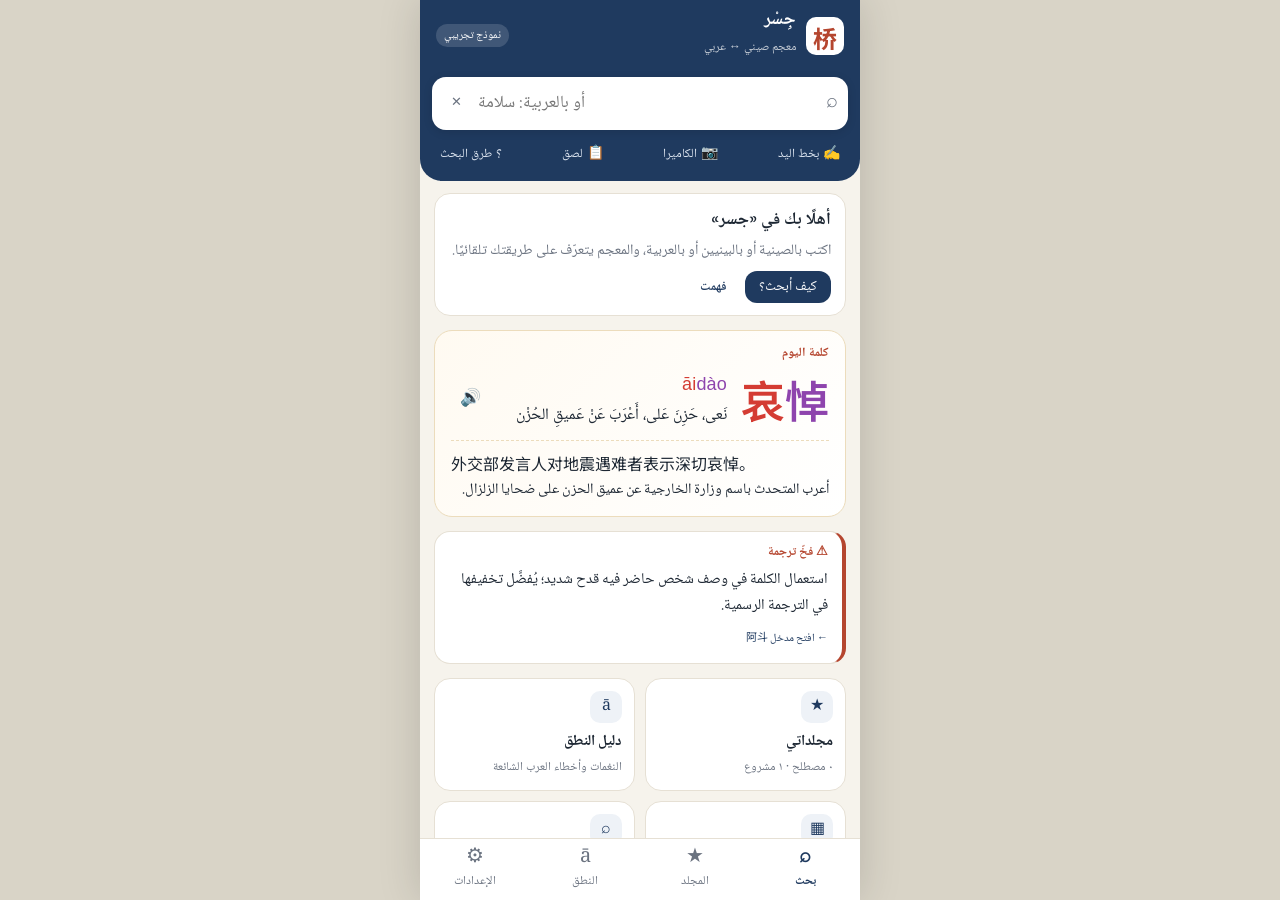
==== index.html @ a008b97e "发布中阿词典网页样品，便于用 GitHub Pages 演示。 Co-authored-by: Cursor <cursoragent@cursor.com>" ====
<!doctype html>
<html lang="ar" dir="rtl">
<head>
  <meta charset="utf-8">
  <meta name="viewport" content="width=device-width, initial-scale=1, viewport-fit=cover">
  <title>جسر · 桥 — معجم صيني عربي (نموذج تجريبي)</title>
  <meta name="theme-color" content="#1f3a5f">
  <meta name="apple-mobile-web-app-capable" content="yes">
  <meta name="apple-mobile-web-app-status-bar-style" content="black-translucent">
  <meta name="apple-mobile-web-app-title" content="جسر">
  <link rel="manifest" href="manifest.webmanifest">
  <link rel="apple-touch-icon" href="icon-180.png">
  <link rel="preconnect" href="https://fonts.googleapis.com">
  <link rel="stylesheet" href="https://fonts.googleapis.com/css2?family=Noto+Naskh+Arabic:wght@400;600;700&family=Noto+Sans+SC:wght@400;500;700&display=swap">
  <link rel="stylesheet" href="styles.css">
</head>
<body>
  <div class="phone">
    <header class="appbar">
      <div class="brand"><span class="logo zh" lang="zh-CN">桥</span><span><b>جِسْر</b><small>معجم صيني ↔ عربي</small></span></div>
      <span class="proto">نموذج تجريبي</span>
    </header>

    <div id="searchbar" class="searchbar">
      <div class="search-field">
        <span class="s-ic">⌕</span>
        <input id="q" type="search" dir="auto" autocomplete="off" spellcheck="false" placeholder="">
        <button class="icon tiny" data-action="clear" title="مسح">✕</button>
      </div>
      <div class="modes">
        <button data-action="handwrite"><span>✍</span>بخط اليد</button>
        <button data-action="camera"><span>📷</span>الكاميرا</button>
        <button data-action="paste"><span>📋</span>لصق</button>
        <button data-action="tips"><span>؟</span>طرق البحث</button>
      </div>
    </div>

    <main id="main"></main>

    <nav class="nav">
      <button data-nav="search"><span>⌕</span>بحث</button>
      <button data-nav="vault"><span>★</span>المجلد</button>
      <button data-nav="guide"><span>ā</span>النطق</button>
      <button data-nav="settings"><span>⚙</span>الإعدادات</button>
    </nav>

    <div id="sheet" class="sheet"><div class="sheet-card"><button class="icon close" data-action="close-sheet">✕</button><div id="sheet-body"></div></div></div>

    <div id="stroke" class="modal"><div class="modal-card">
      <div class="modal-head"><div id="stroke-title"></div><button class="icon" data-action="close-stroke">✕</button></div>
      <div id="stroke-box" class="stroke-box" dir="ltr"></div>
      <div class="row-btns"><button class="btn" data-action="stroke-replay">إعادة العرض</button><button class="btn ghost" data-action="stroke-quiz">تدرّب على الكتابة</button></div>
    </div></div>

    <div id="toast" class="toast"></div>
  </div>

  <script src="vendor/hanzi-writer.min.js"></script>
  <script src="data/core.js"></script>
  <script src="data/packs.js"></script>
  <script src="js/labels.js"></script>
  <script src="js/pinyin.js"></script>
  <script src="js/arabic.js"></script>
  <script src="js/search.js"></script>
  <script src="js/app.js"></script>
</body>
</html>
---- styles.css ----
:root {
  --bg: #f6f3ec; --card: #fff; --ink: #1d2733; --muted: #6b7380; --line: #e6e0d4;
  --brand: #1f3a5f; --accent: #b5462f; --soft: #eef2f7;
  --t1: #d43c33; --t2: #2f9e44; --t3: #1c6fd1; --t4: #8e44ad; --t5: #8a8f98;
  --ar: "Noto Naskh Arabic", "Geeza Pro", "Arabic Typesetting", serif;
  --zh: "PingFang SC", "Noto Sans SC", "Hiragino Sans GB", "Microsoft YaHei", sans-serif;
}
* { box-sizing: border-box; }
html, body { margin: 0; height: 100%; background: #d9d4c7; }
body { font-family: var(--ar); color: var(--ink); font-size: 17px; line-height: 1.75; }
button { font: inherit; color: inherit; background: none; border: 0; cursor: pointer; }
.zh, [lang="zh-CN"] { font-family: var(--zh); }
.py { font-family: -apple-system, "Segoe UI", Roboto, sans-serif; font-size: .92em; letter-spacing: .01em; }
.t1 { color: var(--t1); } .t2 { color: var(--t2); } .t3 { color: var(--t3); } .t4 { color: var(--t4); } .t5 { color: var(--t5); }

.phone { position: relative; max-width: 440px; height: 100vh; height: 100dvh; margin: 0 auto; background: var(--bg); display: flex; flex-direction: column; overflow: hidden; box-shadow: 0 0 40px rgba(0,0,0,.15); }
.appbar { display: flex; align-items: center; justify-content: space-between; padding: 10px 16px; background: var(--brand); color: #fff; }
.brand { display: flex; align-items: center; gap: 10px; }
.brand b { display: block; font-size: 18px; line-height: 1.2; } .brand small { opacity: .75; font-size: 12px; }
.logo { width: 38px; height: 38px; border-radius: 10px; background: #fff; color: var(--accent); display: grid; place-items: center; font-size: 24px; font-weight: 700; }
.proto { font-size: 11px; background: rgba(255,255,255,.15); padding: 2px 8px; border-radius: 99px; }

.searchbar { padding: 6px 12px 10px; background: var(--brand); border-radius: 0 0 22px 22px; }
.search-field { display: flex; align-items: center; background: #fff; border-radius: 14px; padding: 0 10px; box-shadow: 0 2px 10px rgba(0,0,0,.12); }
.search-field .s-ic { color: var(--muted); font-size: 20px; }
.search-field input { flex: 1; min-width: 0; border: 0; padding: 12px 8px; font-size: 17px; background: none; outline: none; font-family: var(--ar), var(--zh); }
.search-field input::-webkit-search-cancel-button { display: none; }
.search-field .icon { color: var(--muted); }
.modes { display: flex; justify-content: space-between; margin-top: 8px; }
.modes button { color: #dfe7f2; font-size: 12.5px; display: flex; align-items: center; gap: 4px; padding: 4px 8px; border-radius: 99px; }
.modes button:hover { background: rgba(255,255,255,.12); }
.modes span { font-size: 14px; }
body[data-view="entry"] .modes { display: none; }
.icon { width: 38px; height: 38px; border-radius: 10px; display: inline-grid; place-items: center; font-size: 17px; flex: none; }
.icon:hover { background: rgba(0,0,0,.06); }
.icon.on { color: #e0a100; }
.icon.tiny { width: 28px; height: 28px; font-size: 13px; }

main { flex: 1; overflow-y: auto; padding: 12px 14px 90px; }
.nav { position: absolute; bottom: 0; inset-inline: 0; display: flex; background: #fff; border-top: 1px solid var(--line); padding-bottom: env(safe-area-inset-bottom); }
.nav button { flex: 1; padding: 6px 0 8px; font-size: 12px; color: var(--muted); display: flex; flex-direction: column; align-items: center; }
.nav button span { font-size: 20px; line-height: 1.3; }
.nav button.on { color: var(--brand); font-weight: 700; }

.sec { font-size: 14px; color: var(--muted); margin: 18px 0 8px; font-weight: 600; }
.lead { color: var(--muted); font-size: 15px; margin: 4px 0; }
.hint { color: var(--muted); font-size: 13px; margin: 4px 0 10px; }
.muted { color: var(--muted); }
.samples { display: grid; grid-template-columns: repeat(3, 1fr); gap: 8px; }
.sample { background: var(--card); border: 1px solid var(--line); border-radius: 12px; padding: 8px 6px; display: flex; flex-direction: column; align-items: center; }
.sample .sq { font-size: 16px; font-weight: 600; font-family: var(--ar), var(--zh); }
.sample small { color: var(--muted); font-size: 11px; }
.hist { display: flex; flex-wrap: wrap; gap: 6px; }
.hist-item { background: var(--card); border: 1px solid var(--line); border-radius: 99px; padding: 2px 12px; }
.notice { margin-top: 18px; font-size: 12.5px; background: #fff7e6; border: 1px solid #f1d9a6; color: #7a5a12; padding: 8px 12px; border-radius: 10px; }
.notice.small { font-size: 11.5px; margin-top: 24px; }
.notice.warn { background: #fdeceb; border-color: #f2c1bc; color: #8a2a20; }
.empty { text-align: center; color: var(--muted); padding: 40px 10px; }

.filters { display: flex; gap: 6px; overflow-x: auto; padding-bottom: 8px; }
.results { list-style: none; margin: 0; padding: 0; display: flex; flex-direction: column; gap: 8px; }
.row { background: var(--card); border-radius: 14px; padding: 10px 14px; border: 1px solid var(--line); cursor: pointer; }
.row:hover { border-color: var(--brand); }
.row-head { display: flex; align-items: baseline; gap: 10px; flex-wrap: wrap; }
.row-head .big { font-size: 22px; font-weight: 600; }
.row-head .trad { font-size: 15px; color: var(--muted); margin-inline-start: 4px; }
.row-gloss { font-size: 16px; margin-top: 2px; }
.row-meta { display: flex; gap: 4px; flex-wrap: wrap; margin-top: 4px; }

.chip { display: inline-flex; align-items: center; gap: 4px; font-size: 12px; padding: 1px 9px; border-radius: 99px; background: var(--soft); color: var(--brand); border: 1px solid transparent; white-space: nowrap; }
.chip.on { background: var(--brand); color: #fff; }
.chip.match { background: #f1f1f1; color: var(--muted); }
.chip.pack { background: #e8f5ec; color: #1f6b3a; }
.chip.sub { background: #fdf1e7; color: #9a4b12; }
.chip.hsk { background: #fff2cc; color: #7a5a00; }
.chip.tag { background: #f3eefa; color: #5b3a8a; }
.chip.add { background: none; border: 1px dashed var(--line); color: var(--muted); }
.cnt { font-size: 11px; opacity: .7; }

/* 首页 */
.home { display: flex; flex-direction: column; gap: 14px; }
.intro { background: #fff; border: 1px solid var(--line); border-radius: 16px; padding: 12px 14px; display: flex; flex-direction: column; gap: 8px; }
.intro p { margin: 2px 0 0; font-size: 14.5px; color: var(--muted); }
.intro-btns { display: flex; gap: 12px; align-items: center; }
.btn.small { padding: 4px 14px; font-size: 14px; }
.link.small { font-size: 13px; font-weight: 600; }
.wod { background: linear-gradient(135deg, #fffaf1, #fff); border: 1px solid #ecdcbc; border-radius: 18px; padding: 12px 16px 14px; cursor: pointer; position: relative; }
.wod-label, .trap-label { font-size: 12.5px; font-weight: 700; color: var(--accent); }
.wod-main { display: flex; align-items: center; gap: 14px; margin-top: 4px; }
.wod-hz { font-size: 44px; font-weight: 600; line-height: 1.2; }
.wod-side { flex: 1; }
.wod-side .py { font-size: 18px; }
.wod-gloss { font-size: 16px; }
.wod-ex { border-top: 1px dashed #ecdcbc; margin-top: 10px; padding-top: 8px; font-size: 14.5px; }
.wod-ex .zh { font-size: 16px; text-align: left; color: var(--ink); }
.home-sec .sec-head { display: flex; justify-content: space-between; align-items: center; }
.home-sec h3 { font-size: 14px; color: var(--muted); margin: 0 0 6px; }
.hscroll { display: flex; gap: 8px; overflow-x: auto; padding-bottom: 4px; }
.recent { flex: none; background: #fff; border: 1px solid var(--line); border-radius: 14px; padding: 6px 14px; display: flex; flex-direction: column; align-items: center; min-width: 78px; }
.recent .rz { font-size: 20px; font-weight: 600; }
.recent .py { font-size: 12px; }
.trap { background: #fff; border: 1px solid var(--line); border-inline-start: 4px solid var(--accent); border-radius: 16px; padding: 10px 14px; cursor: pointer; }
.trap p { margin: 4px 0; font-size: 15px; line-height: 1.7; display: -webkit-box; -webkit-line-clamp: 3; -webkit-box-orient: vertical; overflow: hidden; }
.trap .go { color: var(--brand); }
.tiles { display: grid; grid-template-columns: repeat(2, 1fr); gap: 10px; }
.tile { background: #fff; border: 1px solid var(--line); border-radius: 16px; padding: 12px; display: flex; flex-direction: column; align-items: flex-start; text-align: start; gap: 2px; }
.tile:hover { border-color: var(--brand); }
.tile-ic { width: 32px; height: 32px; border-radius: 10px; background: var(--soft); color: var(--brand); display: grid; place-items: center; font-size: 16px; margin-bottom: 4px; }
.tile b { font-size: 15px; }
.tile small { font-size: 12px; color: var(--muted); }
.sheet-title { margin: 0 0 4px; font-size: 18px; color: var(--brand); }

/* 词条 */
.entry-top { display: flex; justify-content: space-between; align-items: center; }
.entry-actions { display: flex; gap: 4px; }
.back { font-size: 20px; }
.headword { text-align: center; margin: 4px 0 0; }
.hw-chars { font-size: 56px; line-height: 1.25; font-weight: 500; letter-spacing: 4px; }
.hw-chars .hz { cursor: pointer; border-radius: 8px; padding: 0 2px; }
.hw-chars .hz:hover { background: var(--soft); }
.hw-trad { color: var(--muted); font-size: 20px; } .hw-trad small { font-size: 11px; border: 1px solid var(--line); border-radius: 4px; padding: 0 3px; }
.hw-py { font-size: 24px; }
.headword + .hint { text-align: center; margin-top: 0; }
.meta { display: flex; gap: 6px; flex-wrap: wrap; justify-content: center; margin: 6px 0 10px; }
.mw, .sep { background: var(--card); border: 1px solid var(--line); border-radius: 12px; padding: 6px 12px; margin: 6px 0; font-size: 14.5px; display: flex; flex-wrap: wrap; align-items: center; gap: 6px; }
.mw-pill { background: var(--soft); border-radius: 8px; padding: 0 8px; }

.tabs { display: flex; gap: 2px; margin: 12px -14px 0; padding: 0 8px; border-bottom: 1px solid var(--line); overflow-x: auto; position: sticky; top: -12px; background: var(--bg); z-index: 2; }
.tab { padding: 8px 10px; font-size: 14px; color: var(--muted); white-space: nowrap; border-bottom: 2.5px solid transparent; }
.tab.on { color: var(--brand); border-color: var(--accent); font-weight: 700; }
.tab-body { padding-top: 10px; }
h4 { font-size: 14px; color: var(--muted); margin: 14px 0 6px; }

.sense { background: var(--card); border: 1px solid var(--line); border-radius: 14px; padding: 10px 14px; margin-bottom: 10px; }
.sense.from-pack { border-inline-start: 4px solid #2f9e44; }
.sense-head { display: flex; gap: 6px; align-items: center; flex-wrap: wrap; }
.sn { width: 26px; height: 26px; border-radius: 50%; background: var(--brand); color: #fff; display: inline-grid; place-items: center; font-size: 14px; flex: none; }
.sn.small { width: 22px; height: 22px; font-size: 12px; }
.def { font-size: 16.5px; margin-top: 6px; }
.def-zh { font-size: 13.5px; color: var(--muted); }
.pills { display: flex; flex-direction: column; gap: 6px; margin-top: 8px; }
.pill { border: 1px solid var(--line); border-radius: 12px; padding: 4px 10px; display: flex; flex-wrap: wrap; align-items: center; gap: 6px; background: #fcfbf8; }
.pill-main { font-size: 20px; font-weight: 700; color: var(--brand); padding: 0; }
.pill-main:hover { text-decoration: underline dotted; }
.pill-note { width: 100%; font-size: 13px; color: var(--muted); line-height: 1.6; }
.badge { font-size: 11.5px; border-radius: 6px; padding: 0 6px; }
.b-loan { background: #e7f0fb; color: #1c4f8a; } .b-colloq { background: #fdeceb; color: #9b2c22; }
.b-proverb { background: #f3eefa; color: #5b3a8a; } .b-literal { background: #f1f1f1; color: #555; } .b-classical { background: #fff2cc; color: #7a5a00; }
.gov { font-size: 12px; background: #e8f5ec; color: #1f6b3a; border-radius: 6px; padding: 0 6px; }
.root { font-size: 12px; color: var(--accent); border: 1px solid #ecc9c0; border-radius: 6px; padding: 0 6px; }
.plural, .region { font-size: 12px; color: var(--muted); }
.colloc { border-top: 1px dashed var(--line); margin-top: 10px; }
.col-row { display: flex; flex-wrap: wrap; gap: 8px; align-items: baseline; padding: 2px 0; }
.col-ar { font-size: 15px; }
.link { color: var(--brand); font-weight: 600; }
.link:hover { text-decoration: underline; }

.example { background: #fcfbf8; border: 1px solid var(--line); border-radius: 12px; padding: 8px 12px; margin-top: 8px; flex: 1; }
.ex-wrap { display: flex; gap: 8px; align-items: flex-start; }
.ex-zh { display: flex; flex-wrap: wrap; align-items: flex-end; gap: 1px; text-align: left; }
.tok { padding: 0 1px; border-radius: 4px; font-size: 19px; line-height: 1.2; }
.tok:hover { background: var(--soft); }
.tok.hl { color: var(--accent); font-weight: 700; }
.tok rt { font-size: 10px; color: var(--muted); font-family: -apple-system, sans-serif; }
.tok.punct { font-size: 19px; }
.ex-ar { font-size: 16px; margin-top: 4px; }
.ex-ar .style { font-size: 11px; background: var(--soft); color: var(--brand); border-radius: 6px; padding: 0 6px; margin-inline-end: 6px; }
.prov { font-size: 11px; color: #a49a86; margin-top: 4px; }

.chars { display: flex; gap: 8px; flex-wrap: wrap; }
.char-card { background: var(--card); border: 1px solid var(--line); border-radius: 12px; padding: 6px 14px; display: flex; flex-direction: column; align-items: center; min-width: 76px; }
.char-card .big { font-size: 32px; }
.char-card small { color: var(--muted); font-size: 12px; }
.subs { display: grid; grid-template-columns: repeat(2, 1fr); gap: 8px; }
.sub-card { background: var(--card); border: 1px solid var(--line); border-radius: 12px; padding: 8px 10px; display: flex; flex-direction: column; align-items: flex-start; text-align: start; }
.sub-card .big { font-size: 20px; font-weight: 600; }
.sub-card.linked { border-color: #9cc3a7; }
.sub-card.hl { border: 2px solid var(--accent); background: #fff6f2; }
.sub-ar { font-size: 14.5px; }
.go { font-size: 11px; color: #1f6b3a; }

.note { background: var(--card); border: 1px solid var(--line); border-radius: 14px; padding: 4px 14px 10px; margin-bottom: 10px; }
.note p { margin: 0; font-size: 15.5px; }
.note.contrast { border-inline-start: 4px solid var(--accent); }
.note.culture { border-inline-start: 4px solid #8e44ad; }
.note.tip { border-inline-start: 4px solid #2f9e44; }
.xref { display: flex; flex-wrap: wrap; gap: 6px; align-items: baseline; font-size: 14.5px; padding: 2px 0; }

/* 底部卡片与弹窗 */
.sheet { position: absolute; inset: 0; background: rgba(0,0,0,.25); display: none; align-items: flex-end; z-index: 10; }
.sheet.open { display: flex; }
.sheet-card { position: relative; width: 100%; background: #fff; border-radius: 18px 18px 0 0; padding: 16px 18px 28px; box-shadow: 0 -8px 30px rgba(0,0,0,.15); animation: up .18s ease-out; }
@keyframes up { from { transform: translateY(40%); } to { transform: none; } }
.sheet-card .close { position: absolute; top: 8px; left: 8px; }
.sheet-head { display: flex; align-items: center; gap: 10px; flex-wrap: wrap; }
.sheet-head .big { font-size: 30px; font-weight: 600; }
.sheet-gloss { font-size: 18px; margin: 6px 0 12px; }
.btn { background: var(--brand); color: #fff; border-radius: 12px; padding: 8px 16px; font-size: 15px; }
.btn.ghost { background: var(--soft); color: var(--brand); }
.row-btns { display: flex; gap: 8px; justify-content: center; margin-top: 14px; }
.modal { position: absolute; inset: 0; background: rgba(0,0,0,.35); display: none; place-items: center; z-index: 11; }
.modal.open { display: grid; }
.modal-card { background: #fff; border-radius: 18px; padding: 14px; width: 300px; }
.modal-head { display: flex; justify-content: space-between; align-items: center; }
.modal-head .big { font-size: 26px; }
.stroke-box { width: 240px; height: 240px; margin: 6px auto; border: 1px solid var(--line); border-radius: 12px;
  background-image: linear-gradient(to right, transparent 49.5%, #eee 49.5%, #eee 50.5%, transparent 50.5%), linear-gradient(to bottom, transparent 49.5%, #eee 49.5%, #eee 50.5%, transparent 50.5%); display: grid; place-items: center; }
.toast { position: absolute; bottom: 80px; left: 50%; transform: translateX(-50%); background: rgba(29,39,51,.92); color: #fff; padding: 6px 16px; border-radius: 99px; font-size: 14px; opacity: 0; pointer-events: none; transition: opacity .2s; z-index: 20; max-width: 90%; }
.toast.show { opacity: 1; }

/* 术语夹、指南、设置 */
.vault h2, .guide h2, .settings h2 { font-size: 20px; margin: 4px 0; color: var(--brand); }
.projects { display: flex; flex-wrap: wrap; gap: 6px; margin-bottom: 10px; }
.tones { display: grid; grid-template-columns: repeat(2, 1fr); gap: 8px; }
.tone-card { background: var(--card); border: 1px solid var(--line); border-radius: 14px; padding: 8px; display: flex; flex-direction: column; align-items: center; }
.tone-card .big { font-size: 30px; }
.tone-card p { margin: 2px 0 0; font-size: 12.5px; color: var(--ink); line-height: 1.5; text-align: center; }
.tone-card small { font-size: 12px; color: var(--muted); }
.gtable { width: 100%; border-collapse: collapse; background: var(--card); border-radius: 12px; overflow: hidden; font-size: 13.5px; }
.gtable th, .gtable td { padding: 6px 8px; border-bottom: 1px solid var(--line); text-align: start; vertical-align: top; line-height: 1.5; }
.gtable th { background: var(--soft); font-size: 12.5px; color: var(--brand); }
.gtable td:first-child .py { font-size: 17px; font-weight: 700; color: var(--brand); }
.gtable tr.warn td:last-child { color: var(--accent); font-weight: 600; }
.set { display: flex; justify-content: space-between; align-items: center; gap: 10px; background: var(--card); border: 1px solid var(--line); border-radius: 12px; padding: 8px 14px; margin-bottom: 6px; }
.set small { display: block; color: var(--muted); font-size: 12px; }
.set input[type=checkbox] { width: 20px; height: 20px; accent-color: var(--brand); }
.set select { font: inherit; font-size: 14px; }
.legend { display: flex; gap: 10px; flex-wrap: wrap; font-size: 13px; margin-top: 10px; justify-content: center; }
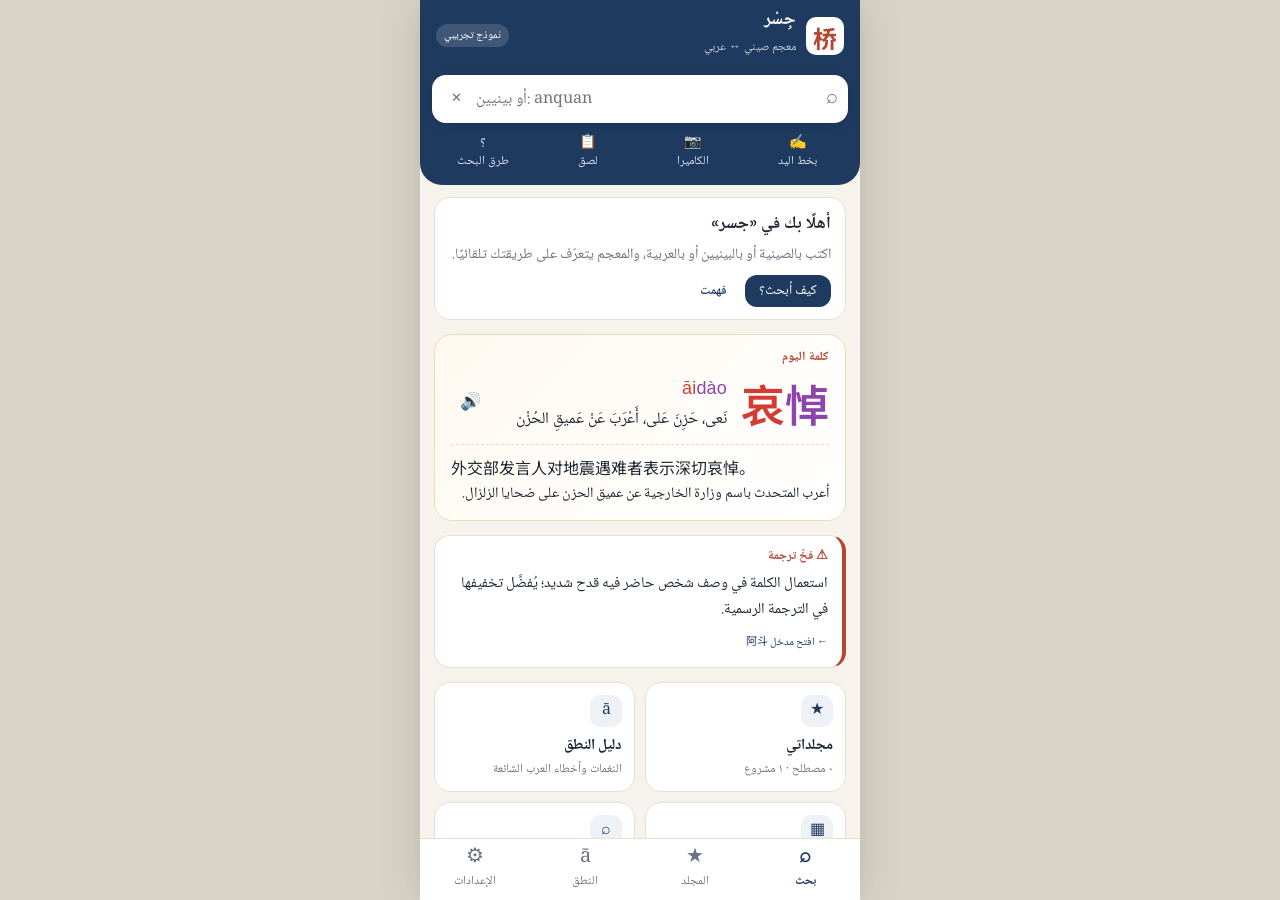
==== commit 0716aeb6: "在网页样品里加上手写查字，写完点候选再搜索。 Co-authored-by: Cursor <cursoragent@cursor.com>" ====
--- a/index.html
+++ b/index.html
@@ -46,6 +46,19 @@
 
     <div id="sheet" class="sheet"><div class="sheet-card"><button class="icon close" data-action="close-sheet">✕</button><div id="sheet-body"></div></div></div>
 
+    <div id="hw" class="modal"><div class="modal-card hw-card">
+      <div class="modal-head"><div>الكتابة باليد</div><button class="icon" data-action="close-hw">✕</button></div>
+      <div id="hw-composed" class="hw-composed zh" dir="ltr" lang="zh-CN"></div>
+      <canvas id="hw-canvas" dir="ltr"></canvas>
+      <div id="hw-cands" class="hw-cands"></div>
+      <div class="row-btns">
+        <button class="btn ghost" data-action="hw-undo">تراجع</button>
+        <button class="btn ghost" data-action="hw-clear">مسح الحرف</button>
+        <button class="btn" data-action="hw-search">ابحث</button>
+      </div>
+      <p class="hint" id="hw-status">ارسم حرفًا، ثم اضغط الاقتراح لإضافته.</p>
+    </div></div>
+
     <div id="stroke" class="modal"><div class="modal-card">
       <div class="modal-head"><div id="stroke-title"></div><button class="icon" data-action="close-stroke">✕</button></div>
       <div id="stroke-box" class="stroke-box" dir="ltr"></div>
@@ -56,6 +69,8 @@
   </div>
 
   <script src="vendor/hanzi-writer.min.js"></script>
+  <script src="vendor/hanzilookup.min.js"></script>
+  <script src="js/handwrite.js"></script>
   <script src="data/core.js"></script>
   <script src="data/packs.js"></script>
   <script src="js/labels.js"></script>
--- a/styles.css
+++ b/styles.css
@@ -14,20 +14,20 @@
 .t1 { color: var(--t1); } .t2 { color: var(--t2); } .t3 { color: var(--t3); } .t4 { color: var(--t4); } .t5 { color: var(--t5); }
 
 .phone { position: relative; max-width: 440px; height: 100vh; height: 100dvh; margin: 0 auto; background: var(--bg); display: flex; flex-direction: column; overflow: hidden; box-shadow: 0 0 40px rgba(0,0,0,.15); }
-.appbar { display: flex; align-items: center; justify-content: space-between; padding: 10px 16px; background: var(--brand); color: #fff; }
+.appbar { display: flex; align-items: center; justify-content: space-between; flex-shrink: 0; padding: max(10px, env(safe-area-inset-top)) 16px 10px; background: var(--brand); color: #fff; }
 .brand { display: flex; align-items: center; gap: 10px; }
 .brand b { display: block; font-size: 18px; line-height: 1.2; } .brand small { opacity: .75; font-size: 12px; }
 .logo { width: 38px; height: 38px; border-radius: 10px; background: #fff; color: var(--accent); display: grid; place-items: center; font-size: 24px; font-weight: 700; }
 .proto { font-size: 11px; background: rgba(255,255,255,.15); padding: 2px 8px; border-radius: 99px; }
 
-.searchbar { padding: 6px 12px 10px; background: var(--brand); border-radius: 0 0 22px 22px; }
-.search-field { display: flex; align-items: center; background: #fff; border-radius: 14px; padding: 0 10px; box-shadow: 0 2px 10px rgba(0,0,0,.12); }
+.searchbar { flex-shrink: 0; padding: 4px 12px 12px; background: var(--brand); border-radius: 0 0 22px 22px; }
+.search-field { display: flex; align-items: center; min-height: 48px; background: #fff; border-radius: 14px; padding: 0 10px; box-shadow: 0 2px 10px rgba(0,0,0,.12); }
 .search-field .s-ic { color: var(--muted); font-size: 20px; }
-.search-field input { flex: 1; min-width: 0; border: 0; padding: 12px 8px; font-size: 17px; background: none; outline: none; font-family: var(--ar), var(--zh); }
+.search-field input { flex: 1; min-width: 0; height: 46px; border: 0; padding: 0 6px; font-size: 16px; line-height: 1.3; background: none; outline: none; font-family: var(--ar), var(--zh); }
 .search-field input::-webkit-search-cancel-button { display: none; }
 .search-field .icon { color: var(--muted); }
-.modes { display: flex; justify-content: space-between; margin-top: 8px; }
-.modes button { color: #dfe7f2; font-size: 12.5px; display: flex; align-items: center; gap: 4px; padding: 4px 8px; border-radius: 99px; }
+.modes { display: grid; grid-template-columns: repeat(4, 1fr); gap: 4px; margin-top: 8px; }
+.modes button { color: #dfe7f2; font-size: 12px; display: flex; flex-direction: column; align-items: center; gap: 1px; padding: 4px 2px; border-radius: 10px; line-height: 1.25; white-space: nowrap; }
 .modes button:hover { background: rgba(255,255,255,.12); }
 .modes span { font-size: 14px; }
 body[data-view="entry"] .modes { display: none; }
@@ -36,7 +36,7 @@
 .icon.on { color: #e0a100; }
 .icon.tiny { width: 28px; height: 28px; font-size: 13px; }
 
-main { flex: 1; overflow-y: auto; padding: 12px 14px 90px; }
+main { flex: 1; min-height: 0; overflow-y: auto; padding: 12px 14px calc(84px + env(safe-area-inset-bottom)); }
 .nav { position: absolute; bottom: 0; inset-inline: 0; display: flex; background: #fff; border-top: 1px solid var(--line); padding-bottom: env(safe-area-inset-bottom); }
 .nav button { flex: 1; padding: 6px 0 8px; font-size: 12px; color: var(--muted); display: flex; flex-direction: column; align-items: center; }
 .nav button span { font-size: 20px; line-height: 1.3; }
@@ -107,7 +107,7 @@
 .tile:hover { border-color: var(--brand); }
 .tile-ic { width: 32px; height: 32px; border-radius: 10px; background: var(--soft); color: var(--brand); display: grid; place-items: center; font-size: 16px; margin-bottom: 4px; }
 .tile b { font-size: 15px; }
-.tile small { font-size: 12px; color: var(--muted); }
+.tile small { font-size: 12px; color: var(--muted); line-height: 1.45; white-space: normal; }
 .sheet-title { margin: 0 0 4px; font-size: 18px; color: var(--brand); }
 
 /* 词条 */
@@ -203,6 +203,12 @@
 .modal-card { background: #fff; border-radius: 18px; padding: 14px; width: 300px; }
 .modal-head { display: flex; justify-content: space-between; align-items: center; }
 .modal-head .big { font-size: 26px; }
+.hw-card { width: min(360px, calc(100vw - 28px)); }
+.hw-composed { min-height: 40px; font-size: 30px; text-align: center; letter-spacing: 2px; line-height: 1.3; }
+#hw-canvas { width: 100%; height: 240px; touch-action: none; background: #fff; border: 1px solid var(--line); border-radius: 14px; display: block; cursor: crosshair; }
+.hw-cands { display: flex; gap: 6px; overflow-x: auto; min-height: 54px; margin-top: 8px; padding-bottom: 2px; }
+.hw-cand { flex: none; width: 48px; height: 48px; border: 1px solid var(--line); border-radius: 12px; background: var(--soft); font-size: 28px; line-height: 1; }
+.hw-cand:hover, .hw-cand:active { border-color: var(--brand); background: #fff; }
 .stroke-box { width: 240px; height: 240px; margin: 6px auto; border: 1px solid var(--line); border-radius: 12px;
   background-image: linear-gradient(to right, transparent 49.5%, #eee 49.5%, #eee 50.5%, transparent 50.5%), linear-gradient(to bottom, transparent 49.5%, #eee 49.5%, #eee 50.5%, transparent 50.5%); display: grid; place-items: center; }
 .toast { position: absolute; bottom: 80px; left: 50%; transform: translateX(-50%); background: rgba(29,39,51,.92); color: #fff; padding: 6px 16px; border-radius: 99px; font-size: 14px; opacity: 0; pointer-events: none; transition: opacity .2s; z-index: 20; max-width: 90%; }
